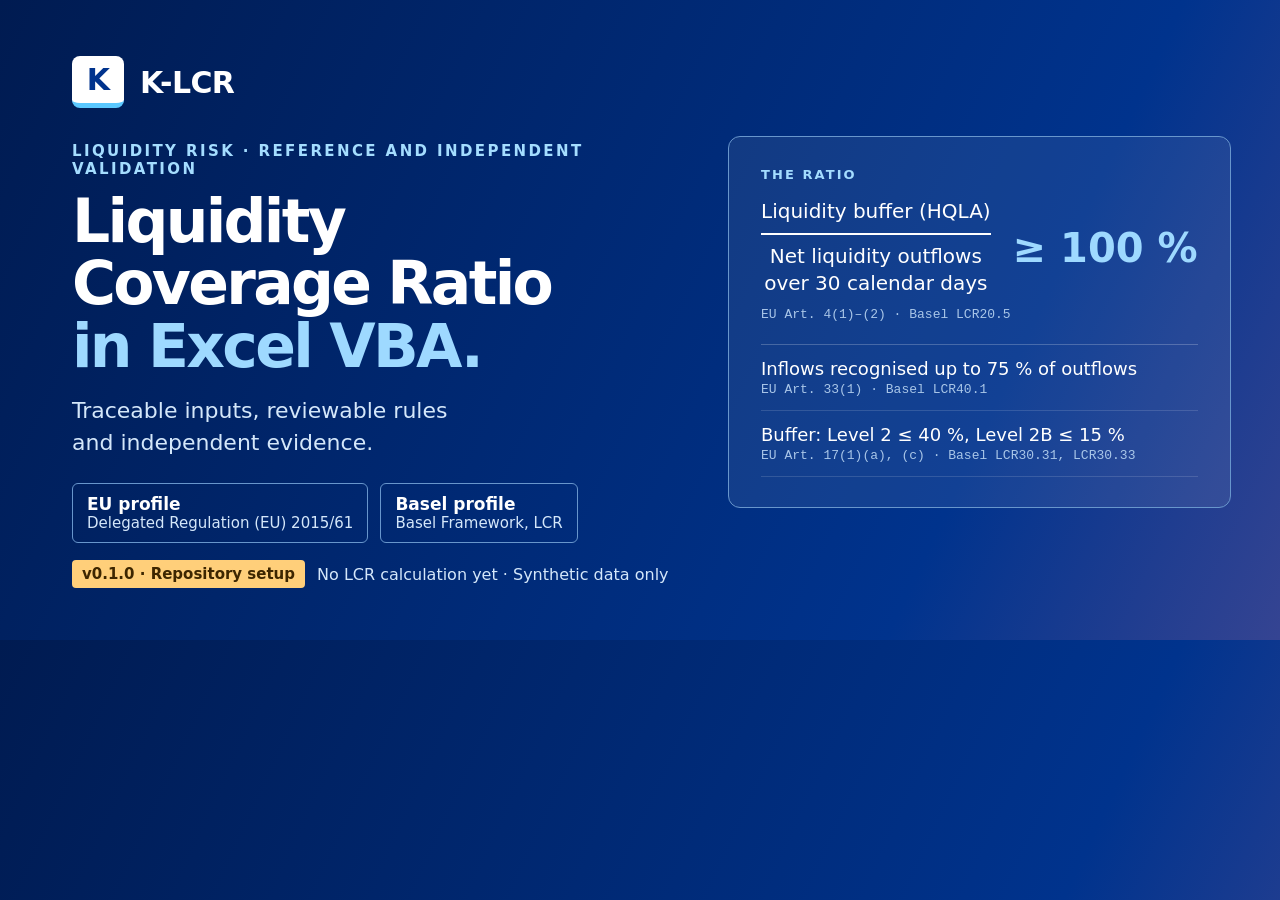
==== docs/assets/K-LCR_social_preview.html @ b1c5e49b "docs: add social preview image and README branding Add docs/assets/K-LCR_social_preview.html and the" ====
<!doctype html>
<html lang="en">
<head>
<meta charset="utf-8">
<title>K-LCR social preview</title>
<!-- Source of K-LCR_social_preview.png (1280 x 640). How to regenerate it and
     where each figure comes from: docs/assets/README.md. -->
<style>
  :root{--navy:#00338d;--deep:#001b51;--sky:#9ed9ff;--line:#6896cc;--amber:#ffcf7a}
  *{box-sizing:border-box;margin:0}
  html,body{width:1280px;height:640px;overflow:hidden}
  body{background:linear-gradient(115deg,var(--deep),var(--navy) 75%,#354492);color:#fff;
       font-family:Inter,system-ui,"Segoe UI",sans-serif;display:grid;
       grid-template-columns:600px 1fr;gap:56px;padding:56px 72px 52px}
  .left{display:flex;flex-direction:column;height:100%}
  .mono{font-family:"JetBrains Mono",ui-monospace,monospace}
  .brand{display:flex;align-items:center;gap:16px;font-size:30px;font-weight:800;letter-spacing:-.02em}
  .brand span{display:grid;place-items:center;width:52px;height:52px;background:#fff;color:var(--navy);
              border-radius:8px;border-bottom:5px solid #5ac8ff;font-size:30px}
  .eyebrow{margin-top:34px;font-size:15px;font-weight:700;letter-spacing:.16em;text-transform:uppercase;color:#a4ddff}
  h1{margin-top:12px;font-size:60px;line-height:1.04;letter-spacing:-.045em;font-weight:800}
  h1 em{font-style:normal;color:var(--sky)}
  .lead{margin-top:18px;font-size:22px;line-height:1.45;color:#d4e7fa;max-width:30ch}
  .profiles{display:flex;gap:12px;margin-top:24px}
  .profiles div{border:1px solid var(--line);border-radius:6px;padding:10px 14px;font-size:15px;color:#d4e7fa}
  .profiles b{display:block;color:#fff;font-size:17px}
  .status{margin-top:auto;display:flex;align-items:center;gap:12px;font-size:16px;color:#d4e7fa}
  .status b{background:var(--amber);color:#3d2600;border-radius:4px;padding:5px 10px;font-size:15px}
  .card{align-self:center;background:#ffffff12;border:1px solid var(--line);border-radius:12px;padding:30px 32px}
  .label{font-size:13px;font-weight:700;letter-spacing:.16em;text-transform:uppercase;color:#a4ddff}
  .ratio{display:flex;align-items:center;gap:22px;margin-top:16px}
  .fraction{text-align:center;font-size:20px;line-height:1.35;white-space:nowrap}
  .fraction div:first-child{padding-bottom:8px;border-bottom:2px solid #fff}
  .fraction div:last-child{padding-top:8px}
  .min{font-size:40px;font-weight:800;white-space:nowrap;color:var(--sky)}
  .source{margin-top:10px;font-size:13px;color:#a9c6e8}
  ul{list-style:none;padding:0;margin-top:22px;border-top:1px solid #ffffff38}
  li{padding:13px 0;border-bottom:1px solid #ffffff22;font-size:18px}
  li .source{margin-top:3px}
</style>
</head>
<body>
<div class="left">
  <div class="brand"><span aria-hidden="true">K</span>K-LCR</div>
  <p class="eyebrow">Liquidity risk · Reference and independent validation</p>
  <h1>Liquidity<br>Coverage Ratio<br><em>in Excel VBA.</em></h1>
  <p class="lead">Traceable inputs, reviewable rules and independent evidence.</p>
  <div class="profiles">
    <div><b>EU profile</b>Delegated Regulation (EU) 2015/61</div>
    <div><b>Basel profile</b>Basel Framework, LCR</div>
  </div>
  <p class="status"><b>v0.1.0 · Repository setup</b>No LCR calculation yet · Synthetic data only</p>
</div>
<div class="card">
  <p class="label">The ratio</p>
  <div class="ratio">
    <div class="fraction"><div>Liquidity buffer (HQLA)</div><div>Net liquidity outflows<br>over 30 calendar days</div></div>
    <div class="min">≥ 100 %</div>
  </div>
  <p class="source mono">EU Art. 4(1)–(2) · Basel LCR20.5</p>
  <ul>
    <li>Inflows recognised up to 75 % of outflows<p class="source mono">EU Art. 33(1) · Basel LCR40.1</p></li>
    <li>Buffer: Level 2 ≤ 40 %, Level 2B ≤ 15 %<p class="source mono">EU Art. 17(1)(a), (c) · Basel LCR30.31, LCR30.33</p></li>
  </ul>
</div>
</body>
</html>
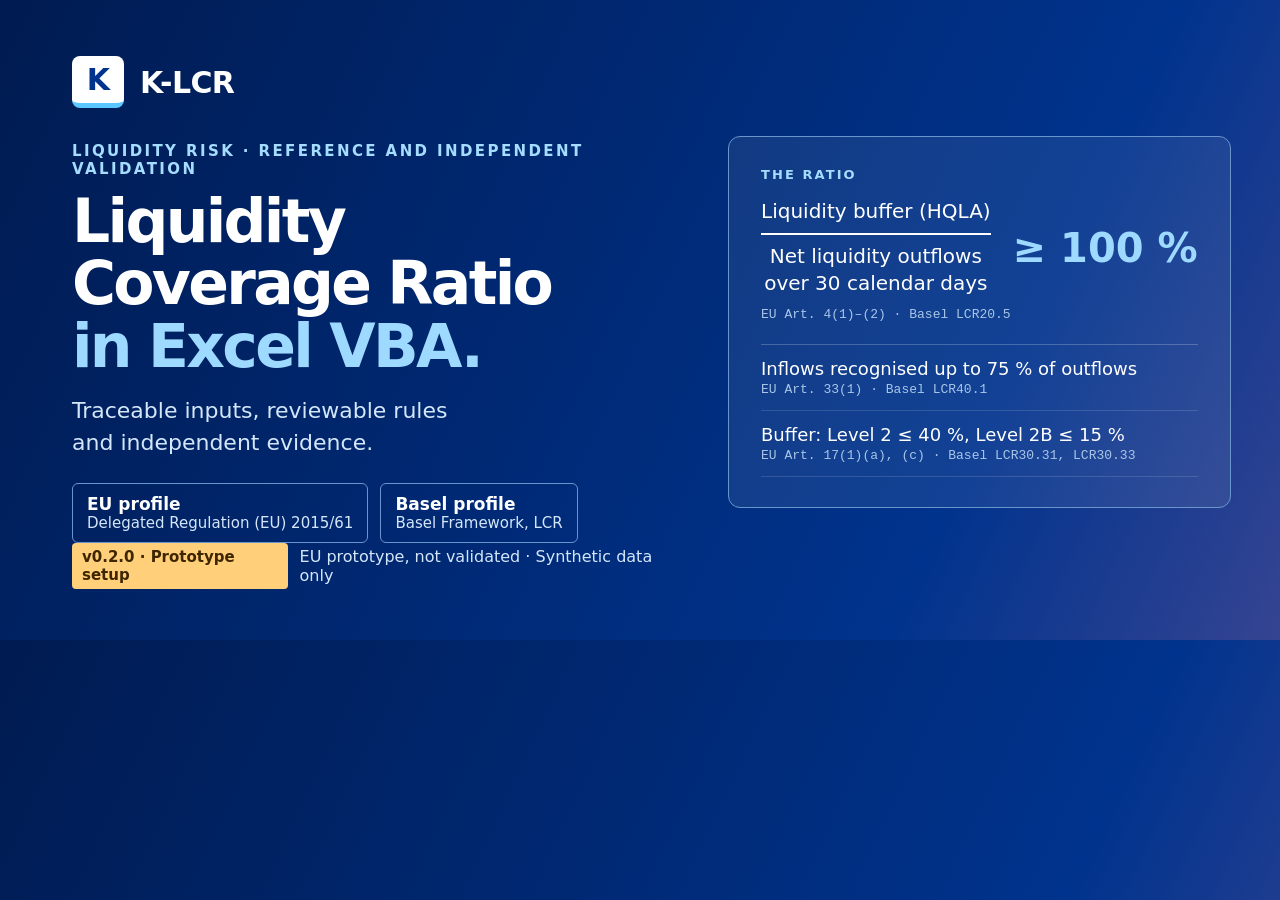
==== commit 6ba63278: "docs: regenerate the social preview for the prototype What changed: - docs/assets/K-LCR_social_previ" ====
--- a/docs/assets/K-LCR_social_preview.html
+++ b/docs/assets/K-LCR_social_preview.html
@@ -49,7 +49,7 @@
     <div><b>EU profile</b>Delegated Regulation (EU) 2015/61</div>
     <div><b>Basel profile</b>Basel Framework, LCR</div>
   </div>
-  <p class="status"><b>v0.1.0 · Repository setup</b>No LCR calculation yet · Synthetic data only</p>
+  <p class="status"><b>v0.2.0 · Prototype setup</b>EU prototype, not validated · Synthetic data only</p>
 </div>
 <div class="card">
   <p class="label">The ratio</p>
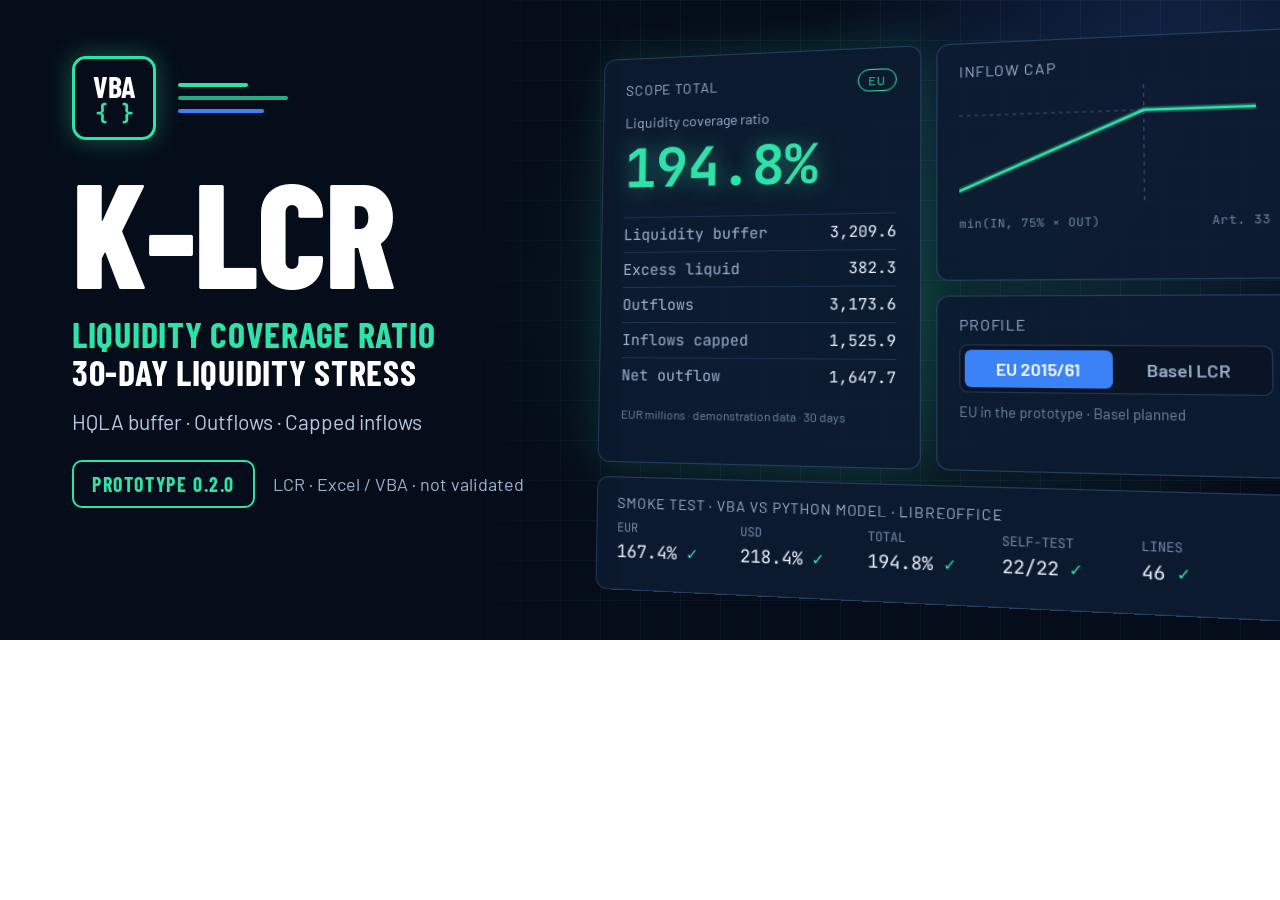
==== commit 65a2fe8a: "docs: restyle the social preview to match my other engines What changed: - docs/assets/K-LCR_social_" ====
--- a/docs/assets/K-LCR_social_preview.html
+++ b/docs/assets/K-LCR_social_preview.html
@@ -2,66 +2,96 @@
 <html lang="en">
 <head>
 <meta charset="utf-8">
+<!--
+  Source of docs/assets/K-LCR_social_preview.png, the README image and GitHub
+  social preview (1280 x 640). Render it as docs/assets/README.md describes
+  after any change. The figures are the prototype's demonstration data as
+  tools/lcr_spec.py computes it (EUR millions), and the LibreOffice smoke test
+  recorded in docs/PROTOTYPE.md; none is validated. Change the status pill
+  with each release or when the prototype is validated.
+-->
 <title>K-LCR social preview</title>
-<!-- Source of K-LCR_social_preview.png (1280 x 640). How to regenerate it and
-     where each figure comes from: docs/assets/README.md. -->
-<style>
-  :root{--navy:#00338d;--deep:#001b51;--sky:#9ed9ff;--line:#6896cc;--amber:#ffcf7a}
-  *{box-sizing:border-box;margin:0}
-  html,body{width:1280px;height:640px;overflow:hidden}
-  body{background:linear-gradient(115deg,var(--deep),var(--navy) 75%,#354492);color:#fff;
-       font-family:Inter,system-ui,"Segoe UI",sans-serif;display:grid;
-       grid-template-columns:600px 1fr;gap:56px;padding:56px 72px 52px}
-  .left{display:flex;flex-direction:column;height:100%}
-  .mono{font-family:"JetBrains Mono",ui-monospace,monospace}
-  .brand{display:flex;align-items:center;gap:16px;font-size:30px;font-weight:800;letter-spacing:-.02em}
-  .brand span{display:grid;place-items:center;width:52px;height:52px;background:#fff;color:var(--navy);
-              border-radius:8px;border-bottom:5px solid #5ac8ff;font-size:30px}
-  .eyebrow{margin-top:34px;font-size:15px;font-weight:700;letter-spacing:.16em;text-transform:uppercase;color:#a4ddff}
-  h1{margin-top:12px;font-size:60px;line-height:1.04;letter-spacing:-.045em;font-weight:800}
-  h1 em{font-style:normal;color:var(--sky)}
-  .lead{margin-top:18px;font-size:22px;line-height:1.45;color:#d4e7fa;max-width:30ch}
-  .profiles{display:flex;gap:12px;margin-top:24px}
-  .profiles div{border:1px solid var(--line);border-radius:6px;padding:10px 14px;font-size:15px;color:#d4e7fa}
-  .profiles b{display:block;color:#fff;font-size:17px}
-  .status{margin-top:auto;display:flex;align-items:center;gap:12px;font-size:16px;color:#d4e7fa}
-  .status b{background:var(--amber);color:#3d2600;border-radius:4px;padding:5px 10px;font-size:15px}
-  .card{align-self:center;background:#ffffff12;border:1px solid var(--line);border-radius:12px;padding:30px 32px}
-  .label{font-size:13px;font-weight:700;letter-spacing:.16em;text-transform:uppercase;color:#a4ddff}
-  .ratio{display:flex;align-items:center;gap:22px;margin-top:16px}
-  .fraction{text-align:center;font-size:20px;line-height:1.35;white-space:nowrap}
-  .fraction div:first-child{padding-bottom:8px;border-bottom:2px solid #fff}
-  .fraction div:last-child{padding-top:8px}
-  .min{font-size:40px;font-weight:800;white-space:nowrap;color:var(--sky)}
-  .source{margin-top:10px;font-size:13px;color:#a9c6e8}
-  ul{list-style:none;padding:0;margin-top:22px;border-top:1px solid #ffffff38}
-  li{padding:13px 0;border-bottom:1px solid #ffffff22;font-size:18px}
-  li .source{margin-top:3px}
-</style>
+<link href="https://fonts.googleapis.com/css2?family=Barlow+Condensed:wght@600;700;800&amp;family=Barlow:wght@400;500;600&amp;family=JetBrains+Mono:wght@400;500;700&amp;display=swap" rel="stylesheet">
+<style>body{margin:0}</style>
 </head>
 <body>
-<div class="left">
-  <div class="brand"><span aria-hidden="true">K</span>K-LCR</div>
-  <p class="eyebrow">Liquidity risk · Reference and independent validation</p>
-  <h1>Liquidity<br>Coverage Ratio<br><em>in Excel VBA.</em></h1>
-  <p class="lead">Traceable inputs, reviewable rules and independent evidence.</p>
-  <div class="profiles">
-    <div><b>EU profile</b>Delegated Regulation (EU) 2015/61</div>
-    <div><b>Basel profile</b>Basel Framework, LCR</div>
-  </div>
-  <p class="status"><b>v0.2.0 · Prototype setup</b>EU prototype, not validated · Synthetic data only</p>
+<div style="position: relative; width: 1280px; height: 640px; overflow: hidden; background-color: #060D1A; background-image: radial-gradient(ellipse 620px 420px at 900px 300px, rgba(45,227,167,0.16), transparent 70%), radial-gradient(ellipse 520px 380px at 1180px 80px, rgba(59,130,246,0.22), transparent 70%), linear-gradient(rgba(120,170,220,0.06) 1px, transparent 1px), linear-gradient(90deg, rgba(120,170,220,0.06) 1px, transparent 1px); background-size: auto, auto, 40px 40px, 40px 40px; font-family: 'Barlow', sans-serif; color: #EAF2FF">
+
+<div style="position: absolute; left: 600px; top: 56px; width: 640px; height: 530px; transform: perspective(1400px) rotateY(-14deg) rotateX(4deg); transform-origin: left center; display: grid; grid-template-columns: repeat(2, minmax(0, 1fr)); grid-template-rows: auto auto auto; gap: 14px">
+
+<div style="grid-row: span 2; display: flex; flex-direction: column; gap: 14px; padding: 20px 22px; background: rgba(13,27,48,0.92); border: 1px solid rgba(110,160,230,0.28); border-radius: 12px; box-shadow: 0 0 40px rgba(45,227,167,0.14)">
+<div style="display: flex; justify-content: space-between; align-items: center; font-size: 14px; color: #9DB1CF; letter-spacing: 0.06em">
+<span>SCOPE TOTAL</span>
+<span style="padding: 3px 9px; border: 1px solid #2DE3A7; border-radius: 999px; color: #2DE3A7; font-size: 12px">EU</span>
 </div>
-<div class="card">
-  <p class="label">The ratio</p>
-  <div class="ratio">
-    <div class="fraction"><div>Liquidity buffer (HQLA)</div><div>Net liquidity outflows<br>over 30 calendar days</div></div>
-    <div class="min">≥ 100 %</div>
-  </div>
-  <p class="source mono">EU Art. 4(1)–(2) · Basel LCR20.5</p>
-  <ul>
-    <li>Inflows recognised up to 75 % of outflows<p class="source mono">EU Art. 33(1) · Basel LCR40.1</p></li>
-    <li>Buffer: Level 2 ≤ 40 %, Level 2B ≤ 15 %<p class="source mono">EU Art. 17(1)(a), (c) · Basel LCR30.31, LCR30.33</p></li>
-  </ul>
+<div style="display: flex; flex-direction: column; gap: 2px">
+<span style="font-size: 14px; color: #9DB1CF">Liquidity coverage ratio</span>
+<span style="font-family: 'JetBrains Mono', monospace; font-size: 54px; font-weight: 700; color: #2DE3A7; text-shadow: 0 0 22px rgba(45,227,167,0.45)">194.8%</span>
+</div>
+<div style="display: flex; flex-direction: column; font-family: 'JetBrains Mono', monospace; font-size: 15px">
+<div style="display: flex; justify-content: space-between; padding: 7px 0; border-top: 1px solid rgba(110,160,230,0.18)"><span style="color: #9DB1CF">Liquidity buffer</span><span>3,209.6</span></div>
+<div style="display: flex; justify-content: space-between; padding: 7px 0; border-top: 1px solid rgba(110,160,230,0.18)"><span style="color: #9DB1CF">Excess liquid</span><span>382.3</span></div>
+<div style="display: flex; justify-content: space-between; padding: 7px 0; border-top: 1px solid rgba(110,160,230,0.18)"><span style="color: #9DB1CF">Outflows</span><span>3,173.6</span></div>
+<div style="display: flex; justify-content: space-between; padding: 7px 0; border-top: 1px solid rgba(110,160,230,0.18)"><span style="color: #9DB1CF">Inflows capped</span><span>1,525.9</span></div>
+<div style="display: flex; justify-content: space-between; padding: 7px 0; border-top: 1px solid rgba(110,160,230,0.18)"><span style="color: #9DB1CF">Net outflow</span><span>1,647.7</span></div>
+</div>
+<span style="font-size: 12px; color: #6F86A8">EUR millions · demonstration data · 30 days</span>
+</div>
+
+<div style="display: flex; flex-direction: column; gap: 10px; padding: 18px 20px; background: rgba(13,27,48,0.92); border: 1px solid rgba(110,160,230,0.28); border-radius: 12px">
+<span style="font-size: 14px; color: #9DB1CF; letter-spacing: 0.06em">INFLOW CAP</span>
+<svg width="260" height="110" viewBox="0 0 300 110" preserveAspectRatio="none" role="img" aria-label="Recognised inflows rise with inflows until they reach 75 per cent of outflows">
+<path d="M0 24 L300 24" stroke="#3B5376" stroke-width="1" stroke-dasharray="4 4" fill="none"></path>
+<path d="M190 0 L190 110" stroke="#3B5376" stroke-width="1" stroke-dasharray="4 4" fill="none"></path>
+<path d="M0 96 L190 24 L300 24" stroke="#2DE3A7" stroke-width="6" stroke-opacity="0.25" fill="none" stroke-linejoin="round"></path>
+<path d="M0 96 L190 24 L300 24" stroke="#2DE3A7" stroke-width="2.5" fill="none" stroke-linejoin="round"></path>
+</svg>
+<div style="display: flex; justify-content: space-between; font-family: 'JetBrains Mono', monospace; font-size: 11px; color: #6F86A8"><span>min(IN, 75% × OUT)</span><span>Art. 33</span></div>
+</div>
+
+<div style="display: flex; flex-direction: column; gap: 10px; padding: 18px 20px; background: rgba(13,27,48,0.92); border: 1px solid rgba(110,160,230,0.28); border-radius: 12px">
+<span style="font-size: 14px; color: #9DB1CF; letter-spacing: 0.06em">PROFILE</span>
+<div style="display: flex; padding: 4px; background: #0A1424; border: 1px solid rgba(110,160,230,0.25); border-radius: 8px; font-size: 16px; font-weight: 600">
+<span style="flex: 1; text-align: center; padding: 8px 0; border-radius: 6px; background: #3B82F6; color: #FFFFFF">EU 2015/61</span>
+<span style="flex: 1; text-align: center; padding: 8px 0; color: #9DB1CF">Basel LCR</span>
+</div>
+<span style="font-size: 13px; color: #6F86A8">EU in the prototype · Basel planned</span>
+</div>
+
+<div style="grid-column: span 2; display: flex; flex-direction: column; gap: 8px; padding: 16px 20px; background: rgba(13,27,48,0.92); border: 1px solid rgba(110,160,230,0.28); border-radius: 12px">
+<span style="font-size: 14px; color: #9DB1CF; letter-spacing: 0.06em">SMOKE TEST · VBA VS PYTHON MODEL · LIBREOFFICE</span>
+<div style="display: grid; grid-template-columns: repeat(5, minmax(0, 1fr)); gap: 10px; font-family: 'JetBrains Mono', monospace">
+<div style="display: flex; flex-direction: column; gap: 4px"><span style="font-size: 12px; color: #6F86A8">EUR</span><span style="font-size: 17px">167.4% <span style="color: #2DE3A7">✓</span></span></div>
+<div style="display: flex; flex-direction: column; gap: 4px"><span style="font-size: 12px; color: #6F86A8">USD</span><span style="font-size: 17px">218.4% <span style="color: #2DE3A7">✓</span></span></div>
+<div style="display: flex; flex-direction: column; gap: 4px"><span style="font-size: 12px; color: #6F86A8">TOTAL</span><span style="font-size: 17px">194.8% <span style="color: #2DE3A7">✓</span></span></div>
+<div style="display: flex; flex-direction: column; gap: 4px"><span style="font-size: 12px; color: #6F86A8">SELF-TEST</span><span style="font-size: 17px">22/22 <span style="color: #2DE3A7">✓</span></span></div>
+<div style="display: flex; flex-direction: column; gap: 4px"><span style="font-size: 12px; color: #6F86A8">LINES</span><span style="font-size: 17px">46 <span style="color: #2DE3A7">✓</span></span></div>
+</div>
+</div>
+</div>
+
+<div style="position: absolute; left: 0; top: 0; width: 620px; height: 640px; background: linear-gradient(90deg, #060D1A 0%, #060D1A 72%, rgba(6,13,26,0) 100%)"></div>
+
+<div style="position: absolute; left: 72px; top: 56px; width: 520px; display: flex; flex-direction: column; gap: 18px">
+<div style="display: flex; align-items: center; gap: 22px">
+<div style="width: 84px; height: 84px; box-sizing: border-box; border: 3px solid #2DE3A7; border-radius: 14px; display: flex; flex-direction: column; align-items: center; justify-content: center; gap: 2px; box-shadow: 0 0 24px rgba(45,227,167,0.35)">
+<span style="font-family: 'Barlow Condensed', sans-serif; font-weight: 700; font-size: 30px; line-height: 1; color: #FFFFFF">VBA</span>
+<span style="font-family: 'JetBrains Mono', monospace; font-weight: 700; font-size: 22px; line-height: 1; color: #2DE3A7">{ }</span>
+</div>
+<div style="display: flex; flex-direction: column; gap: 9px">
+<div style="width: 70px; height: 4px; border-radius: 2px; background: #2DE3A7"></div>
+<div style="width: 110px; height: 4px; border-radius: 2px; background: #2DE3A7; opacity: 0.75"></div>
+<div style="width: 86px; height: 4px; border-radius: 2px; background: #3B82F6"></div>
+</div>
+</div>
+<h1 style="margin: 6px 0 0 0; font-family: 'Barlow Condensed', sans-serif; font-weight: 800; font-size: 148px; line-height: 0.9; letter-spacing: -0.01em; color: #FFFFFF">K-LCR</h1>
+<div style="font-family: 'Barlow Condensed', sans-serif; font-weight: 700; font-size: 36px; line-height: 1.05; letter-spacing: 0.02em; color: #2DE3A7">LIQUIDITY COVERAGE RATIO<br><span style="color: #FFFFFF">30-DAY LIQUIDITY STRESS</span></div>
+<div style="font-size: 21px; color: #B9C8DE">HQLA buffer · Outflows · Capped inflows</div>
+<div style="display: flex; align-items: center; gap: 18px; margin-top: 8px">
+<span style="padding: 10px 18px; border: 2px solid #2DE3A7; border-radius: 10px; font-family: 'Barlow Condensed', sans-serif; font-weight: 700; font-size: 20px; letter-spacing: 0.08em; color: #2DE3A7">PROTOTYPE 0.2.0</span>
+<span style="font-size: 18px; color: #9DB1CF">LCR · Excel / VBA · not validated</span>
+</div>
+</div>
 </div>
 </body>
 </html>
